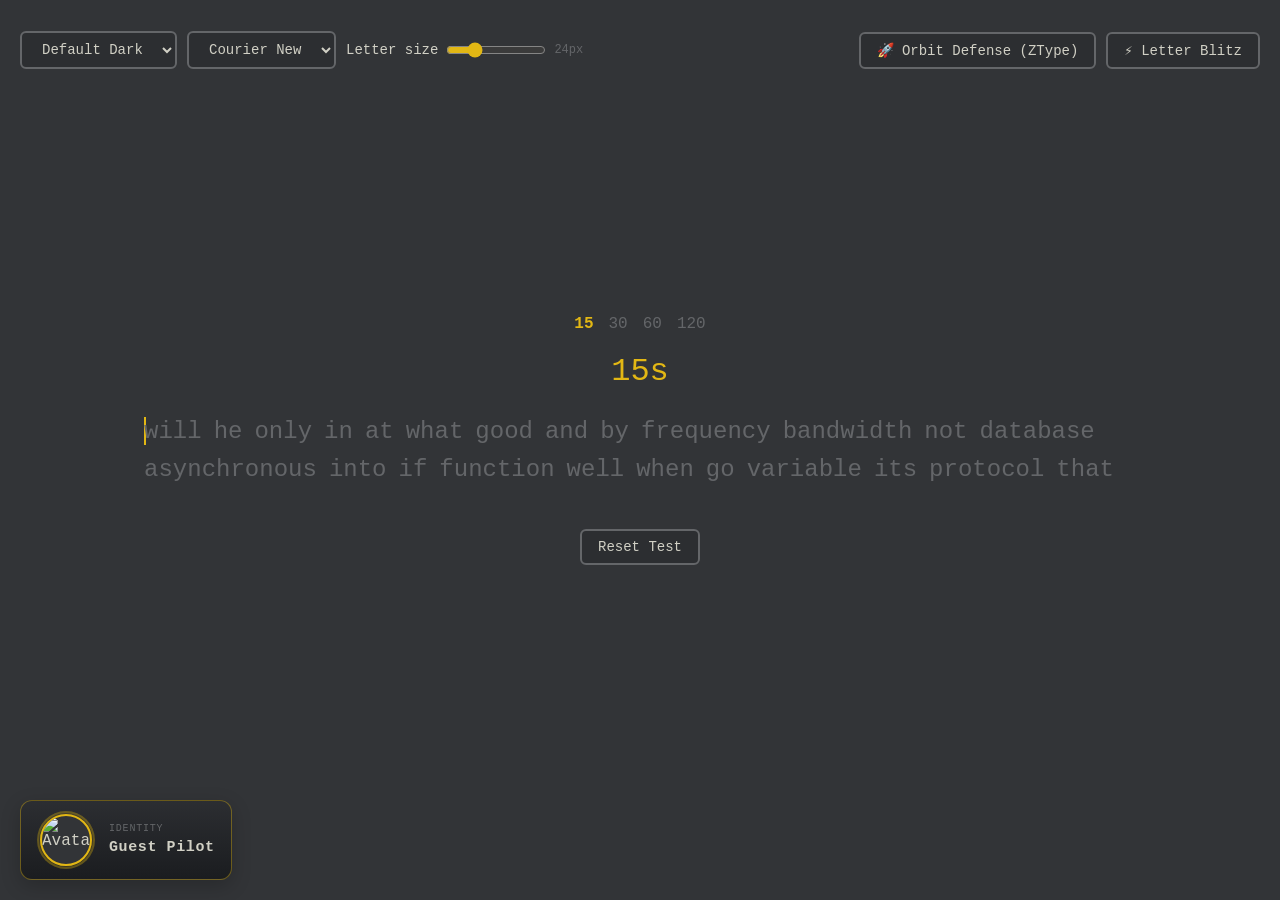
==== index.html @ 7136bcb4 "Rename unitype.html to index.html" ====
<!DOCTYPE html>
<html lang="en">
<head>
    <meta charset="UTF-8">
    <meta name="viewport" content="width=device-width, initial-scale=1.0">
    <title>TypeNexus - Custom Typing Platform</title>
    <!-- Links the external CSS file -->
    <link rel="stylesheet" href="style.css">
</head>
<body>

    <!-- --- UPPER NAVIGATION BAR --- -->
    <header>
        <!-- Settings (Left Side) -->
        <div class="settings-panel">
            <select id="setting-theme" title="Theme Selector">
                <option value="default">Default Dark</option>
                <option value="dark-blue">Deep Ocean</option>
                <option value="cyberpunk">Cyberpunk</option>
            </select>
            <select id="setting-font" title="Font Family Selector">
                <option value="'Courier New', Courier, monospace">Courier New</option>
                <option value="'Segoe UI', sans-serif">Segoe UI</option>
                <option value="Georgia, serif">Georgia</option>
            </select>
            <label class="font-size-control" for="setting-size">
                Letter size
                <input id="setting-size" type="range" min="16" max="48" step="1" value="24"
                    aria-label="Letter size" aria-valuetext="24 pixels">
                <output id="setting-size-value" for="setting-size">24px</output>
            </label>
        </div>

        <!-- Mini Games (Right Side) -->
        <div class="games-panel">
            <button onclick="openArcade('ztype')">🚀 Orbit Defense (ZType)</button>
            <button onclick="openArcade('blitz')">⚡ Letter Blitz</button>
        </div>
    </header>

    <!-- --- MAIN CORE VIEWPORT --- -->
    <main>
        <!-- Regular Typing Module -->
        <div id="typing-app">
            <div class="timer-row" id="timer-config">
                <span class="timer-option active" data-time="15">15</span>
                <span class="timer-option" data-time="30">30</span>
                <span class="timer-option" data-time="60">60</span>
                <span class="timer-option" data-time="120">120</span>
            </div>
            
            <div id="live-timer"></div>

            <div class="word-container" id="word-box" onclick="focusTyping()">
                <div id="caret"></div>
            </div>
            <input type="text" id="hidden-input" autocomplete="off" autocapitalize="off" spellcheck="false">
            <button id="restart-btn" style="margin: 20px auto 0 auto;" onclick="initTypingTest()">Reset Test</button>
        </div>

        <div id="results-screen">
            <h2>Test Complete!</h2>
            <p>Speed: <strong id="res-wpm" style="color:var(--main-color)">0</strong> WPM</p>
            <p>Accuracy: <strong id="res-acc">100</strong>%</p>
            <button onclick="closeResults()">Try Again</button>
        </div>
    </main>

    <!-- --- LOWER FOOTER PANEL --- -->
    <footer>
        <div class="profile-container" onclick="toggleModal(true)">
            <div class="avatar-wrapper">
                <img id="profile-avatar" src="data:image/svg+xml;utf8,<svg xmlns='http://w3.org' viewBox='0 0 100 100' fill='%23646669'><circle cx='50' cy='35' r='20'/><path d='M10 85C10 65 25 55 50 55s40 10 40 30z'/></svg>" alt="Avatar">
            </div>
            <div class="profile-info">
                <span>Identity</span>
                <span id="profile-name-display">Guest Pilot</span>
            </div>
        </div>
        <div></div>
    </footer>

    <!-- Profile Management Modals -->
    <div class="modal-overlay" id="overlay" onclick="toggleModal(false)"></div>
    <div class="modal" id="profile-modal">
        <h3>Edit Identity Card</h3>
        <label for="input-profile-name">Callsign Name</label>
        <input type="text" id="input-profile-name" placeholder="Enter name...">
        
        <label>Avatar Photo</label>
        <label class="btn-label">
            Upload Image
            <input type="file" id="input-profile-img" accept="image/*" style="display:none;">
        </label>
        
        <button style="margin-top:10px; border-color:var(--main-color);" onclick="saveProfile()">Save Identity</button>
    </div>

    <!-- Mini-Games Overlay -->
    <div class="game-overlay" id="arcade-theater">
        <div class="game-header">
            <h2 id="game-title">Arcade System</h2>
            <div style="display: flex; gap:20px; align-items: center;">
                <div id="game-score-board" style="font-size:18px;">Score: 0</div>
                <button onclick="closeArcade()" style="border-color: var(--error-color);">Exit Arcade</button>
            </div>
        </div>
        <canvas id="game-canvas" width="800" height="500"></canvas>
        <p style="margin-top: 15px; color: var(--sub-color);" id="game-instructions"></p>
    </div>

    <!-- Links the external JavaScript file -->
    <script src="javascript.js"></script>
</body>
</html>
---- style.css ----
/* --- CSS THEMES & VARIABLES --- */
:root {
    --bg-color: #323437;
    --main-color: #e2b714;
    --caret-color: #e2b714;
    --sub-color: #646669;
    --text-color: #d1d0c5;
    --error-color: #ca4754;
    --panel-bg: #2c2e31;
    --font-family: 'Courier New', Courier, monospace;
    --font-size: 24px;
}

[data-theme="dark-blue"] {
    --bg-color: #0d1b2a;
    --main-color: #415a77;
    --caret-color: #e0e1dd;
    --sub-color: #778da9;
    --text-color: #e0e1dd;
    --error-color: #e63946;
    --panel-bg: #1b263b;
}

[data-theme="cyberpunk"] {
    --bg-color: #001219;
    --main-color: #ee9b00;
    --caret-color: #00f5d4;
    --sub-color: #94d2bd;
    --text-color: #e9d8a6;
    --error-color: #ae2012;
    --panel-bg: #0a0f1d;
}

* {
    box-sizing: border-box;
    margin: 0;
    padding: 0;
    font-family: var(--font-family);
    transition: background-color 0.3s, color 0.3s;
}

body {
    background-color: var(--bg-color);
    color: var(--text-color);
    height: 100vh;
    overflow: hidden;
    display: flex;
    flex-direction: column;
    justify-content: space-between;
    padding: 20px;
}

/* --- LAYOUT STRUCTURE --- */
header {
    display: flex;
    justify-content: space-between;
    align-items: center;
    height: 60px;
    z-index: 10;
}

main {
    flex-grow: 1;
    display: flex;
    justify-content: center;
    align-items: center;
    position: relative;
}

footer {
    display: flex;
    justify-content: space-between;
    align-items: flex-end;
    height: 80px;
    z-index: 10;
}

/* --- BUTTONS & INTERACTIVES --- */
button, select, label.btn-label {
    background: var(--panel-bg);
    color: var(--text-color);
    border: 2px solid var(--sub-color);
    padding: 8px 16px;
    border-radius: 6px;
    cursor: pointer;
    font-size: 14px;
    display: inline-flex;
    align-items: center;
    gap: 8px;
}

button:hover, select:hover, label.btn-label:hover {
    border-color: var(--main-color);
    color: var(--main-color);
}

/* --- SETTINGS (UPPER LEFT) --- */
.settings-panel {
    display: flex;
    gap: 10px;
    align-items: center;
}

.font-size-control {
    display: inline-flex;
    align-items: center;
    gap: 8px;
    color: var(--text-color);
    font-size: 14px;
    white-space: nowrap;
}

#setting-size {
    width: 100px;
    margin: 0;
    accent-color: var(--main-color);
    cursor: pointer;
}

#setting-size-value {
    min-width: 3.5em;
    color: var(--sub-color);
    font-size: 12px;
}

/* --- GAMES SELECTOR (UPPER RIGHT) --- */
.games-panel {
    display: flex;
    gap: 10px;
}

/* --- CORE TYPING APP (CENTER) --- */
#typing-app {
    width: var(--typing-width, 80%);
    max-width: min(1400px, 100%);
    display: flex;
    flex-direction: column;
    gap: 20px;
    transition: width 0.2s ease;
}

.timer-row {
    display: flex;
    gap: 15px;
    justify-content: center;
    font-size: 16px;
    color: var(--sub-color);
}

.timer-option {
    cursor: pointer;
}

.timer-option.active {
    color: var(--main-color);
    font-weight: bold;
}

#live-timer {
    text-align: center;
    font-size: 32px;
    color: var(--main-color);
    height: 40px;
}

.word-container {
    font-size: var(--font-size);
    line-height: 1.6em;
    height: var(--typing-box-height, 3.2em);
    overflow: hidden;
    position: relative;
    display: flex;
    flex-wrap: wrap;
    color: var(--sub-color);
    user-select: none;
    transition: height 0.2s ease;
}

.word {
    margin-right: 12px;
    position: relative;
    display: flex;
}

.letter {
    position: relative;
}

.letter.correct {
    color: var(--text-color);
}

.letter.incorrect {
    color: var(--error-color);
    border-bottom: 2px solid var(--error-color);
}

/* --- SMOOTH CARET --- */
#caret {
    position: absolute;
    width: 2px;
    height: 1.2em;
    background-color: var(--caret-color);
    top: 4px;
    left: 0;
    transition: all 0.1s ease;
    animation: blink 1s infinite;
}

@keyframes blink {
    50% { opacity: 0; }
}

#hidden-input {
    position: absolute;
    opacity: 0;
    z-index: -1;
}

/* --- RESULTS SCREEN --- */
#results-screen {
    display: none;
    text-align: center;
    flex-direction: column;
    gap: 15px;
}

#results-screen h2 { color: var(--main-color); }

/* --- PROFILE WINDOW (BOTTOM LEFT) --- */
.profile-container {
    display: flex;
    align-items: center;
    gap: 14px;
    background: linear-gradient(180deg, rgba(44, 46, 49, 0.95), rgba(26, 28, 30, 0.95));
    padding: 10px 16px;
    border-radius: 12px;
    border: 1px solid rgba(226, 183, 20, 0.4);
    box-shadow: 0 6px 20px rgba(0, 0, 0, 0.2);
    cursor: pointer;
    transition: transform 0.2s ease, border-color 0.2s ease, box-shadow 0.2s ease;
}

.profile-container:hover {
    transform: translateY(-1px);
    border-color: var(--main-color);
    box-shadow: 0 8px 24px rgba(0, 0, 0, 0.28);
}

.avatar-wrapper {
    position: relative;
    width: 58px;
    height: 58px;
    border-radius: 50%;
    background: rgba(226, 183, 20, 0.14);
    padding: 3px;
    box-shadow: inset 0 0 0 2px rgba(226, 183, 20, 0.24);
}

#profile-avatar {
    width: 100%;
    height: 100%;
    border-radius: 50%;
    object-fit: cover;
    border: 2px solid var(--main-color);
    background: var(--bg-color);
    display: block;
}

.profile-info {
    display: flex;
    flex-direction: column;
    line-height: 1.2;
}

.profile-info span:first-child {
    letter-spacing: 0.08em;
    text-transform: uppercase;
    font-size: 10px;
    color: var(--sub-color);
    margin-bottom: 4px;
}

#profile-name-display {
    font-weight: bold;
    font-size: 15px;
    color: var(--text-color);
    letter-spacing: 0.04em;
}

/* Profile Modal */
.modal {
    display: none;
    position: fixed;
    top: 50%;
    left: 50%;
    transform: translate(-50%, -50%);
    background: var(--panel-bg);
    border: 2px solid var(--main-color);
    padding: 25px;
    border-radius: 8px;
    z-index: 100;
    flex-direction: column;
    gap: 15px;
    box-shadow: 0 10px 30px rgba(0,0,0,0.5);
}

.modal input[type="text"] {
    padding: 8px;
    background: var(--bg-color);
    color: var(--text-color);
    border: 1px solid var(--sub-color);
    border-radius: 4px;
}

.modal-overlay {
    display: none;
    position: fixed;
    top: 0; left: 0; right: 0; bottom: 0;
    background: rgba(0,0,0,0.6);
    z-index: 99;
}

/* --- ARCADE SYSTEM (GAMES MODALS) --- */
.game-overlay {
    display: none;
    position: fixed;
    top: 0; left: 0; width: 100vw; height: 100vh;
    background: var(--bg-color);
    z-index: 200;
    flex-direction: column;
    align-items: center;
    justify-content: center;
}

.game-header {
    width: 100%;
    max-width: 800px;
    display: flex;
    justify-content: space-between;
    padding: 15px;
    align-items: center;
}

#game-canvas {
    background: #050505;
    border: 3px solid var(--main-color);
    box-shadow: 0 0 20px rgba(0,0,0,0.8);
}
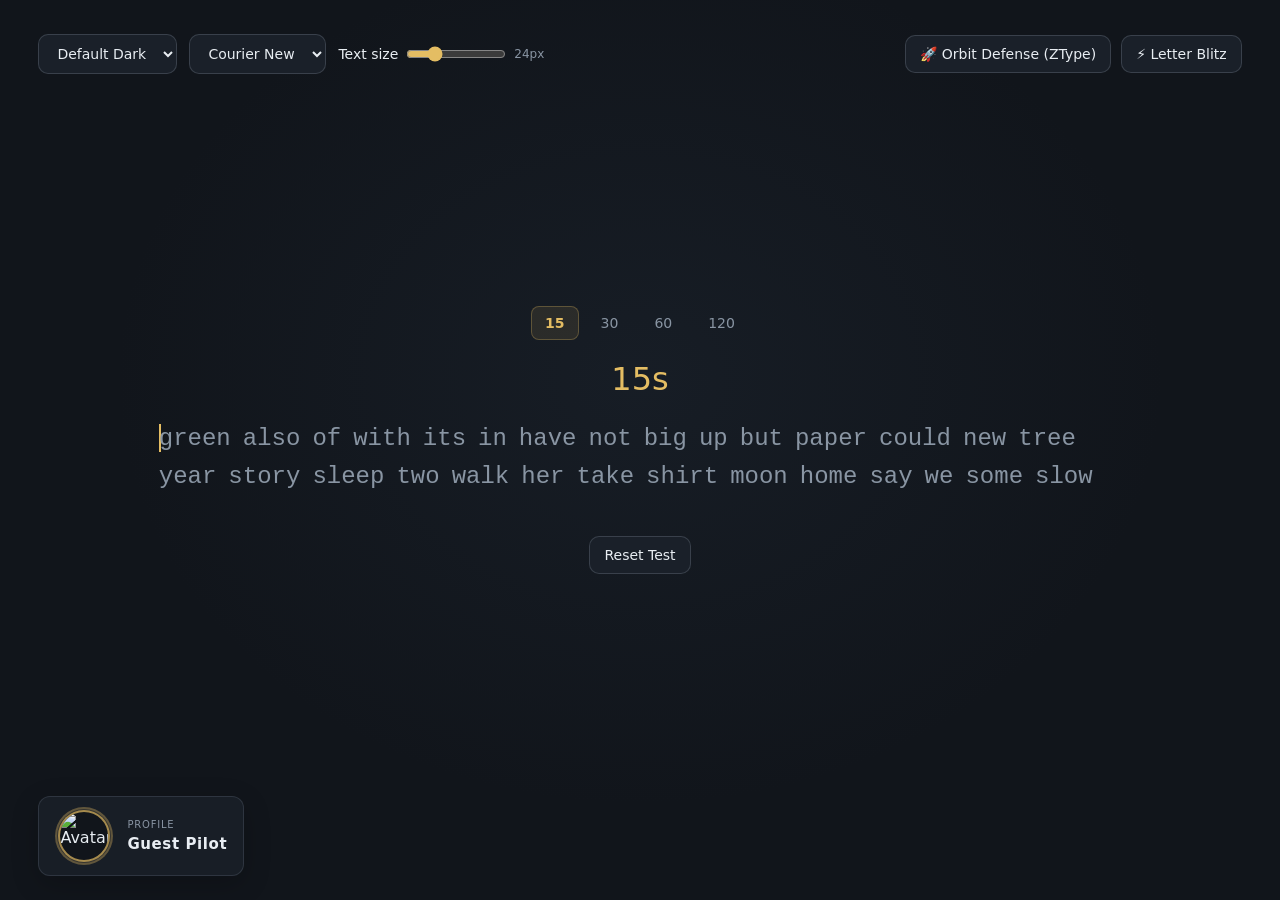
==== commit 5e1e13b9: "Rename unitype.html to index.html" ====
--- a/index.html
+++ b/index.html
@@ -3,7 +3,7 @@
 <head>
     <meta charset="UTF-8">
     <meta name="viewport" content="width=device-width, initial-scale=1.0">
-    <title>TypeNexus - Custom Typing Platform</title>
+    <title>TypeNexus - Easy Typing Practice</title>
     <!-- Links the external CSS file -->
     <link rel="stylesheet" href="style.css">
 </head>
@@ -24,9 +24,9 @@
                 <option value="Georgia, serif">Georgia</option>
             </select>
             <label class="font-size-control" for="setting-size">
-                Letter size
+            Text size
                 <input id="setting-size" type="range" min="16" max="48" step="1" value="24"
-                    aria-label="Letter size" aria-valuetext="24 pixels">
+                aria-label="Text size" aria-valuetext="24 pixels">
                 <output id="setting-size-value" for="setting-size">24px</output>
             </label>
         </div>
@@ -73,7 +73,7 @@
                 <img id="profile-avatar" src="data:image/svg+xml;utf8,<svg xmlns='http://w3.org' viewBox='0 0 100 100' fill='%23646669'><circle cx='50' cy='35' r='20'/><path d='M10 85C10 65 25 55 50 55s40 10 40 30z'/></svg>" alt="Avatar">
             </div>
             <div class="profile-info">
-                <span>Identity</span>
+                <span>Profile</span>
                 <span id="profile-name-display">Guest Pilot</span>
             </div>
         </div>
@@ -83,30 +83,44 @@
     <!-- Profile Management Modals -->
     <div class="modal-overlay" id="overlay" onclick="toggleModal(false)"></div>
     <div class="modal" id="profile-modal">
-        <h3>Edit Identity Card</h3>
-        <label for="input-profile-name">Callsign Name</label>
+        <h3>Edit Your Profile</h3>
+        <label for="input-profile-name">Your Name</label>
         <input type="text" id="input-profile-name" placeholder="Enter name...">
         
-        <label>Avatar Photo</label>
+        <label>Profile Picture</label>
         <label class="btn-label">
             Upload Image
             <input type="file" id="input-profile-img" accept="image/*" style="display:none;">
         </label>
         
-        <button style="margin-top:10px; border-color:var(--main-color);" onclick="saveProfile()">Save Identity</button>
+        <button style="margin-top:10px; border-color:var(--main-color);" onclick="saveProfile()">Save Profile</button>
     </div>
 
     <!-- Mini-Games Overlay -->
     <div class="game-overlay" id="arcade-theater">
-        <div class="game-header">
-            <h2 id="game-title">Arcade System</h2>
-            <div style="display: flex; gap:20px; align-items: center;">
-                <div id="game-score-board" style="font-size:18px;">Score: 0</div>
-                <button onclick="closeArcade()" style="border-color: var(--error-color);">Exit Arcade</button>
+        <div class="game-shell">
+            <div class="game-header">
+                <div class="game-heading">
+                    <span class="game-kicker">TYPENEXUS GAME</span>
+                    <h2 id="game-title">Game</h2>
+                </div>
+                <div class="game-controls">
+                    <div id="game-score-board">Score: 0</div>
+                    <button class="game-exit" onclick="closeArcade()">Exit</button>
+                </div>
+            </div>
+            <div class="game-board">
+                <canvas id="game-canvas" width="960" height="560" tabindex="-1"></canvas>
+                <div class="game-board-caption">
+                    <span class="live-indicator">LIVE</span>
+                    <span>PROTECT YOUR SHIP</span>
+                </div>
+            </div>
+            <div class="game-footer">
+                <p id="game-instructions"></p>
+                <span class="game-key-hint">TYPE TO HIT</span>
             </div>
         </div>
-        <canvas id="game-canvas" width="800" height="500"></canvas>
-        <p style="margin-top: 15px; color: var(--sub-color);" id="game-instructions"></p>
     </div>
 
     <!-- Links the external JavaScript file -->
--- a/style.css
+++ b/style.css
@@ -1,12 +1,12 @@
 /* --- CSS THEMES & VARIABLES --- */
 :root {
-    --bg-color: #323437;
-    --main-color: #e2b714;
-    --caret-color: #e2b714;
-    --sub-color: #646669;
-    --text-color: #d1d0c5;
-    --error-color: #ca4754;
-    --panel-bg: #2c2e31;
+    --bg-color: #11151b;
+    --main-color: #e4bd63;
+    --caret-color: #e4bd63;
+    --sub-color: #8995a3;
+    --text-color: #e8edf2;
+    --error-color: #ed7078;
+    --panel-bg: #1a2029;
     --font-family: 'Courier New', Courier, monospace;
     --font-size: 24px;
 }
@@ -35,11 +35,11 @@
     box-sizing: border-box;
     margin: 0;
     padding: 0;
-    font-family: var(--font-family);
-    transition: background-color 0.3s, color 0.3s;
+    font-family: inherit;
 }
 
 body {
+    font-family: "Segoe UI", system-ui, sans-serif;
     background-color: var(--bg-color);
     color: var(--text-color);
     height: 100vh;
@@ -47,7 +47,8 @@
     display: flex;
     flex-direction: column;
     justify-content: space-between;
-    padding: 20px;
+    padding: 24px clamp(18px, 3vw, 48px);
+    background-image: radial-gradient(ellipse at 50% 42%, rgba(44, 58, 75, 0.22), transparent 58%);
 }
 
 /* --- LAYOUT STRUCTURE --- */
@@ -55,7 +56,7 @@
     display: flex;
     justify-content: space-between;
     align-items: center;
-    height: 60px;
+    min-height: 60px;
     z-index: 10;
 }
 
@@ -79,26 +80,37 @@
 button, select, label.btn-label {
     background: var(--panel-bg);
     color: var(--text-color);
-    border: 2px solid var(--sub-color);
-    padding: 8px 16px;
-    border-radius: 6px;
+    border: 1px solid rgba(137, 149, 163, 0.28);
+    padding: 10px 14px;
+    border-radius: 10px;
     cursor: pointer;
     font-size: 14px;
     display: inline-flex;
     align-items: center;
     gap: 8px;
+    transition: background-color 0.18s ease, border-color 0.18s ease, color 0.18s ease, transform 0.18s ease;
 }
 
 button:hover, select:hover, label.btn-label:hover {
-    border-color: var(--main-color);
-    color: var(--main-color);
+    border-color: color-mix(in srgb, var(--main-color) 62%, transparent);
+    background-color: color-mix(in srgb, var(--panel-bg) 82%, var(--main-color));
+}
+
+button:active {
+    transform: translateY(1px);
+}
+
+button:focus-visible, select:focus-visible, input:focus-visible, label.btn-label:focus-within {
+    outline: 2px solid var(--main-color);
+    outline-offset: 3px;
 }
 
 /* --- SETTINGS (UPPER LEFT) --- */
 .settings-panel {
     display: flex;
-    gap: 10px;
-    align-items: center;
+    gap: 12px;
+    align-items: center;
+    flex-wrap: wrap;
 }
 
 .font-size-control {
@@ -141,19 +153,25 @@
 
 .timer-row {
     display: flex;
-    gap: 15px;
+    gap: 8px;
     justify-content: center;
-    font-size: 16px;
+    font-size: 14px;
     color: var(--sub-color);
 }
 
 .timer-option {
     cursor: pointer;
+    padding: 8px 13px;
+    border: 1px solid transparent;
+    border-radius: 8px;
+    transition: color 0.18s ease, background-color 0.18s ease, border-color 0.18s ease;
 }
 
 .timer-option.active {
     color: var(--main-color);
     font-weight: bold;
+    background: color-mix(in srgb, var(--main-color) 10%, transparent);
+    border-color: color-mix(in srgb, var(--main-color) 28%, transparent);
 }
 
 #live-timer {
@@ -164,6 +182,7 @@
 }
 
 .word-container {
+    font-family: var(--font-family);
     font-size: var(--font-size);
     line-height: 1.6em;
     height: var(--typing-box-height, 3.2em);
@@ -227,24 +246,32 @@
 
 #results-screen h2 { color: var(--main-color); }
 
+#results-screen {
+    padding: 36px 48px;
+    border: 1px solid rgba(137, 149, 163, 0.2);
+    border-radius: 18px;
+    background: color-mix(in srgb, var(--panel-bg) 88%, transparent);
+    box-shadow: 0 20px 60px rgba(0, 0, 0, 0.2);
+}
+
 /* --- PROFILE WINDOW (BOTTOM LEFT) --- */
 .profile-container {
     display: flex;
     align-items: center;
     gap: 14px;
-    background: linear-gradient(180deg, rgba(44, 46, 49, 0.95), rgba(26, 28, 30, 0.95));
+    background: color-mix(in srgb, var(--panel-bg) 90%, transparent);
     padding: 10px 16px;
     border-radius: 12px;
-    border: 1px solid rgba(226, 183, 20, 0.4);
-    box-shadow: 0 6px 20px rgba(0, 0, 0, 0.2);
+    border: 1px solid rgba(137, 149, 163, 0.2);
+    box-shadow: 0 8px 28px rgba(0, 0, 0, 0.2);
     cursor: pointer;
     transition: transform 0.2s ease, border-color 0.2s ease, box-shadow 0.2s ease;
 }
 
 .profile-container:hover {
     transform: translateY(-1px);
-    border-color: var(--main-color);
-    box-shadow: 0 8px 24px rgba(0, 0, 0, 0.28);
+    border-color: color-mix(in srgb, var(--main-color) 60%, transparent);
+    box-shadow: 0 12px 30px rgba(0, 0, 0, 0.28);
 }
 
 .avatar-wrapper {
@@ -252,9 +279,9 @@
     width: 58px;
     height: 58px;
     border-radius: 50%;
-    background: rgba(226, 183, 20, 0.14);
+    background: color-mix(in srgb, var(--main-color) 14%, transparent);
     padding: 3px;
-    box-shadow: inset 0 0 0 2px rgba(226, 183, 20, 0.24);
+    box-shadow: inset 0 0 0 2px color-mix(in srgb, var(--main-color) 25%, transparent);
 }
 
 #profile-avatar {
@@ -262,7 +289,7 @@
     height: 100%;
     border-radius: 50%;
     object-fit: cover;
-    border: 2px solid var(--main-color);
+    border: 2px solid color-mix(in srgb, var(--main-color) 70%, transparent);
     background: var(--bg-color);
     display: block;
 }
@@ -296,28 +323,29 @@
     left: 50%;
     transform: translate(-50%, -50%);
     background: var(--panel-bg);
-    border: 2px solid var(--main-color);
+    border: 1px solid color-mix(in srgb, var(--main-color) 55%, transparent);
     padding: 25px;
-    border-radius: 8px;
+    border-radius: 16px;
     z-index: 100;
     flex-direction: column;
     gap: 15px;
-    box-shadow: 0 10px 30px rgba(0,0,0,0.5);
+    box-shadow: 0 24px 70px rgba(0,0,0,0.55);
 }
 
 .modal input[type="text"] {
     padding: 8px;
     background: var(--bg-color);
     color: var(--text-color);
-    border: 1px solid var(--sub-color);
-    border-radius: 4px;
+    border: 1px solid rgba(137, 149, 163, 0.38);
+    border-radius: 8px;
 }
 
 .modal-overlay {
     display: none;
     position: fixed;
     top: 0; left: 0; right: 0; bottom: 0;
-    background: rgba(0,0,0,0.6);
+    background: rgba(4, 8, 12, 0.72);
+    backdrop-filter: blur(5px);
     z-index: 99;
 }
 
@@ -326,24 +354,201 @@
     display: none;
     position: fixed;
     top: 0; left: 0; width: 100vw; height: 100vh;
-    background: var(--bg-color);
+    background:
+        radial-gradient(ellipse at 50% 42%, rgba(39, 57, 77, 0.35), transparent 58%),
+        #0b1017;
     z-index: 200;
     flex-direction: column;
     align-items: center;
     justify-content: center;
+    padding: clamp(18px, 4vh, 40px) clamp(16px, 4vw, 56px);
+    overflow-y: auto;
+}
+
+.game-shell {
+    width: min(1080px, 100%);
+    display: flex;
+    flex-direction: column;
+    gap: 18px;
 }
 
 .game-header {
     width: 100%;
-    max-width: 800px;
     display: flex;
     justify-content: space-between;
-    padding: 15px;
-    align-items: center;
+    gap: 20px;
+    align-items: flex-end;
+}
+
+.game-heading {
+    display: flex;
+    flex-direction: column;
+    gap: 6px;
+}
+
+.game-kicker, .game-key-hint {
+    color: var(--sub-color);
+    font-size: 11px;
+    font-weight: 700;
+    letter-spacing: 0.16em;
+}
+
+.game-heading h2 {
+    color: #f1f4f7;
+    font-size: clamp(22px, 3vw, 32px);
+    font-weight: 650;
+    letter-spacing: -0.04em;
+}
+
+.game-controls {
+    display: flex;
+    align-items: center;
+    gap: 10px;
+}
+
+#game-score-board {
+    min-width: 112px;
+    padding: 11px 15px;
+    color: #f0d48e;
+    background: rgba(228, 189, 99, 0.09);
+    border: 1px solid rgba(228, 189, 99, 0.22);
+    border-radius: 10px;
+    text-align: center;
+    font-size: 14px;
+    font-weight: 700;
+    font-variant-numeric: tabular-nums;
+}
+
+.game-exit {
+    background: rgba(255, 255, 255, 0.035);
+}
+
+.game-board {
+    position: relative;
+    overflow: hidden;
+    padding: 8px;
+    border-radius: 18px;
+    background: linear-gradient(145deg, rgba(255,255,255,0.1), rgba(255,255,255,0.015));
+    border: 1px solid rgba(167, 187, 208, 0.18);
+    box-shadow: 0 28px 80px rgba(0, 0, 0, 0.42), inset 0 1px rgba(255, 255, 255, 0.05);
 }
 
 #game-canvas {
-    background: #050505;
-    border: 3px solid var(--main-color);
-    box-shadow: 0 0 20px rgba(0,0,0,0.8);
-}
+    display: block;
+    width: 100%;
+    height: auto;
+    aspect-ratio: 12 / 7;
+    border-radius: 12px;
+    background: #0a1420;
+}
+
+.game-board-caption {
+    position: absolute;
+    top: 22px;
+    left: 24px;
+    display: flex;
+    align-items: center;
+    gap: 9px;
+    color: rgba(222, 232, 241, 0.64);
+    font-size: 10px;
+    font-weight: 700;
+    letter-spacing: 0.13em;
+    pointer-events: none;
+}
+
+.live-indicator {
+    display: inline-flex;
+    align-items: center;
+    gap: 6px;
+    padding: 5px 8px;
+    border-radius: 5px;
+    color: #a8e0c1;
+    background: rgba(92, 194, 139, 0.12);
+    font-size: 9px;
+}
+
+.live-indicator::before {
+    width: 6px;
+    height: 6px;
+    border-radius: 50%;
+    background: #77d9a4;
+    content: "";
+    box-shadow: 0 0 10px rgba(119, 217, 164, 0.7);
+}
+
+.game-footer {
+    display: flex;
+    justify-content: space-between;
+    align-items: center;
+    gap: 20px;
+    padding: 2px 4px;
+}
+
+#game-instructions {
+    max-width: 700px;
+    color: #a4afbb;
+    font-size: 14px;
+    line-height: 1.6;
+}
+
+.game-key-hint {
+    white-space: nowrap;
+}
+
+@media (max-width: 760px) {
+    body {
+        padding: 14px;
+        overflow: auto;
+        min-height: 100vh;
+        height: auto;
+    }
+
+    header {
+        height: auto;
+        align-items: flex-start;
+        flex-direction: column;
+        gap: 14px;
+    }
+
+    .games-panel, .settings-panel {
+        width: 100%;
+        flex-wrap: wrap;
+    }
+
+    main {
+        min-height: 50vh;
+    }
+
+    #typing-app {
+        width: 100%;
+    }
+
+    footer {
+        min-height: 80px;
+    }
+
+    .game-overlay {
+        justify-content: flex-start;
+    }
+
+    .game-header {
+        align-items: flex-start;
+        flex-direction: column;
+    }
+
+    .game-controls {
+        width: 100%;
+        justify-content: space-between;
+    }
+
+    .game-footer {
+        align-items: flex-start;
+        flex-direction: column;
+        gap: 8px;
+    }
+
+    .game-board-caption {
+        top: 18px;
+        left: 18px;
+    }
+}
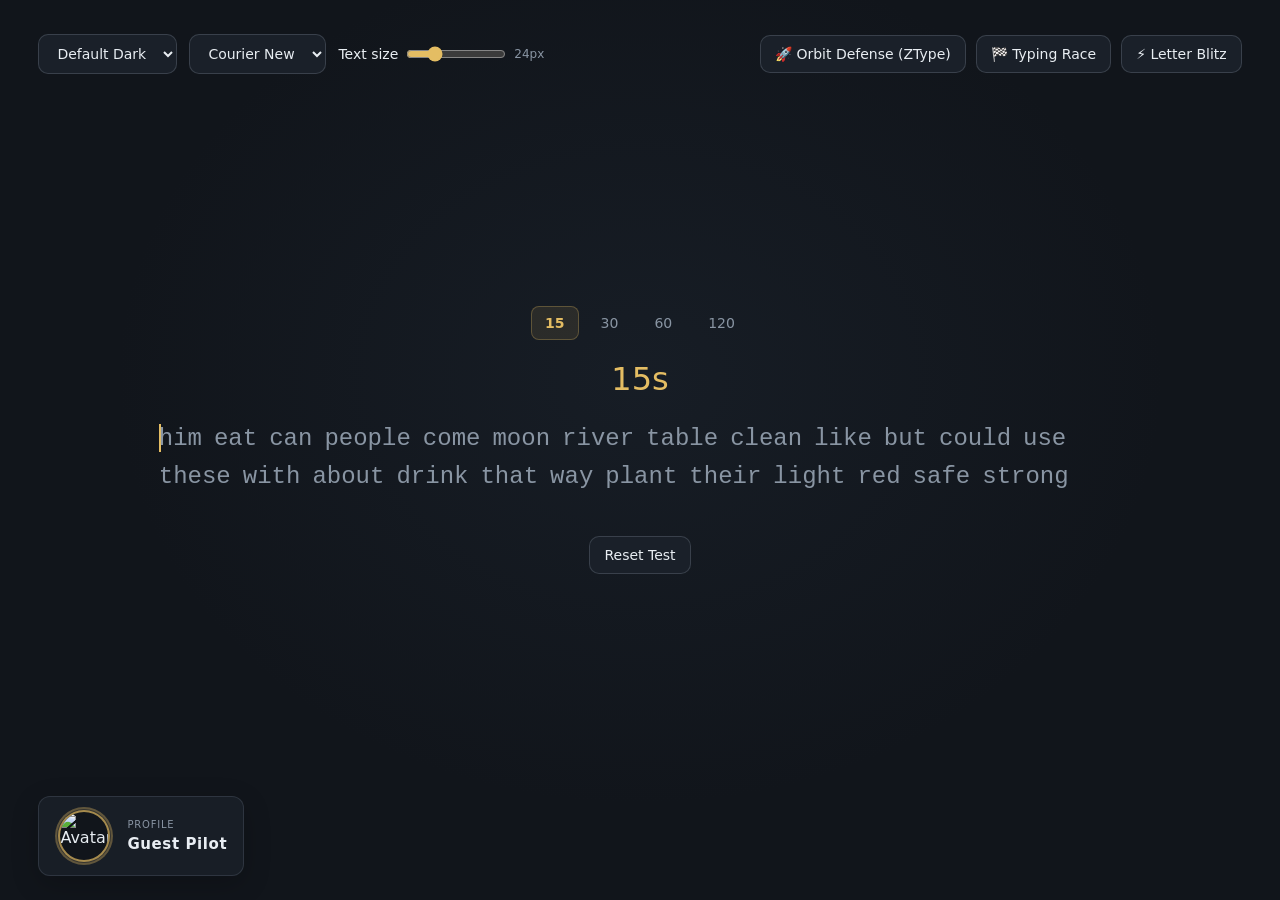
==== commit 66945887: "Rename unitype.html to index.html" ====
--- a/index.html
+++ b/index.html
@@ -34,6 +34,7 @@
         <!-- Mini Games (Right Side) -->
         <div class="games-panel">
             <button onclick="openArcade('ztype')">🚀 Orbit Defense (ZType)</button>
+            <button onclick="openRaceLobby()">🏁 Typing Race</button>
             <button onclick="openArcade('blitz')">⚡ Letter Blitz</button>
         </div>
     </header>
@@ -96,6 +97,51 @@
         <button style="margin-top:10px; border-color:var(--main-color);" onclick="saveProfile()">Save Profile</button>
     </div>
 
+    <div class="race-overlay" id="race-overlay" aria-hidden="true">
+        <section class="race-shell" aria-labelledby="race-title">
+            <div class="race-header">
+                <div>
+                    <span class="game-kicker">TYPENEXUS MULTIPLAYER</span>
+                    <h2 id="race-title">Typing Race</h2>
+                </div>
+                <button class="game-exit" onclick="closeRaceLobby()">Close</button>
+            </div>
+            <p id="race-status" class="race-status" role="status" aria-live="polite"></p>
+
+            <div id="race-lobby" class="race-panel">
+                <label for="race-player-name">Your name</label>
+                <input id="race-player-name" type="text" maxlength="24" placeholder="Enter your name">
+                <button id="race-create-button" onclick="createRaceRoom()">Create a room for 2</button>
+                <label for="race-room-code-input">Join with a room code</label>
+                <input id="race-room-code-input" type="text" maxlength="100" placeholder="Enter the host's room code">
+                <button id="race-join-button" onclick="joinRaceRoom()">Join room</button>
+                <p class="race-status">Rooms are shared by code and connect directly between players.</p>
+            </div>
+
+            <div id="race-match" class="race-panel" hidden>
+                <div class="race-room-code">
+                    <span id="race-room-label">Room</span>
+                    <button onclick="copyRaceRoomCode()">Copy room code</button>
+                </div>
+                <p id="race-match-status"></p>
+                <div id="race-prompt" class="race-prompt"></div>
+                <div class="race-player-row">
+                    <span id="race-host-name">Player 1</span>
+                    <div class="race-progress-track"><div id="race-host-progress" class="race-progress"></div></div>
+                    <span id="race-host-percent">0%</span>
+                </div>
+                <div class="race-player-row">
+                    <span id="race-guest-name">Player 2</span>
+                    <div class="race-progress-track"><div id="race-guest-progress" class="race-progress"></div></div>
+                    <span id="race-guest-percent">0%</span>
+                </div>
+                <label for="race-typing-input">Type the text above</label>
+                <input id="race-typing-input" type="text" autocomplete="off" autocapitalize="off" spellcheck="false" disabled>
+                <button id="race-back-button" onclick="leaveRaceRoom()">Back to rooms</button>
+            </div>
+        </section>
+    </div>
+
     <!-- Mini-Games Overlay -->
     <div class="game-overlay" id="arcade-theater">
         <div class="game-shell">
@@ -123,7 +169,7 @@
         </div>
     </div>
 
-    <!-- Links the external JavaScript file -->
+    <script src="https://cdn.jsdelivr.net/npm/peerjs@1.5.5/dist/peerjs.min.js"></script>
     <script src="javascript.js"></script>
 </body>
 </html>
--- a/style.css
+++ b/style.css
@@ -8,6 +8,7 @@
     --error-color: #ed7078;
     --panel-bg: #1a2029;
     --font-family: 'Courier New', Courier, monospace;
+    --typing-font-weight: 400;
     --font-size: 24px;
 }
 
@@ -184,6 +185,7 @@
 .word-container {
     font-family: var(--font-family);
     font-size: var(--font-size);
+    font-weight: var(--typing-font-weight);
     line-height: 1.6em;
     height: var(--typing-box-height, 3.2em);
     overflow: hidden;
@@ -495,6 +497,139 @@
     white-space: nowrap;
 }
 
+.race-overlay {
+    display: none;
+    position: fixed;
+    inset: 0;
+    z-index: 300;
+    align-items: center;
+    justify-content: center;
+    overflow-y: auto;
+    padding: 24px;
+    background: rgba(5, 10, 16, 0.94);
+}
+
+.race-shell {
+    width: min(760px, 100%);
+    display: flex;
+    flex-direction: column;
+    gap: 18px;
+    padding: clamp(20px, 4vw, 36px);
+    border: 1px solid rgba(0, 245, 212, 0.28);
+    border-radius: 18px;
+    background: var(--panel-bg);
+    box-shadow: 0 24px 70px rgba(0, 0, 0, 0.45);
+}
+
+.race-header, .race-room-code {
+    display: flex;
+    align-items: center;
+    justify-content: space-between;
+    gap: 16px;
+}
+
+.race-header h2 {
+    margin-top: 6px;
+    font-size: clamp(24px, 4vw, 34px);
+}
+
+.race-status, #race-match-status {
+    min-height: 1.5em;
+    color: var(--sub-color);
+    line-height: 1.5;
+}
+
+.race-panel {
+    display: flex;
+    flex-direction: column;
+    gap: 12px;
+}
+
+.race-panel[hidden] {
+    display: none;
+}
+
+.race-panel input[type="text"] {
+    width: 100%;
+    padding: 12px 14px;
+    color: var(--text-color);
+    background: var(--bg-color);
+    border: 1px solid rgba(137, 149, 163, 0.38);
+    border-radius: 9px;
+    font-size: 16px;
+}
+
+.race-panel input[type="text"]:disabled {
+    opacity: 0.6;
+}
+
+.race-panel h3 {
+    margin-top: 12px;
+}
+
+.race-room-code {
+    justify-content: flex-start;
+    flex-wrap: wrap;
+}
+
+.race-room-code span {
+    color: var(--main-color);
+    font-size: 18px;
+    font-weight: 700;
+    letter-spacing: 0.08em;
+}
+
+.race-prompt {
+    padding: 16px;
+    border: 1px solid rgba(0, 245, 212, 0.3);
+    border-radius: 10px;
+    background: rgba(0, 245, 212, 0.06);
+    color: var(--text-color);
+    font-family: var(--font-family);
+    font-size: 18px;
+    font-weight: var(--typing-font-weight);
+    line-height: 1.8;
+    overflow-wrap: anywhere;
+}
+
+.race-player-row {
+    display: grid;
+    grid-template-columns: minmax(80px, 140px) 1fr 48px;
+    align-items: center;
+    gap: 12px;
+}
+
+.race-progress-track {
+    height: 12px;
+    overflow: hidden;
+    border-radius: 99px;
+    background: rgba(137, 149, 163, 0.18);
+}
+
+.race-progress {
+    width: 0;
+    height: 100%;
+    border-radius: inherit;
+    background: #00f5d4;
+    transition: width 0.2s ease;
+}
+
+#race-guest-progress {
+    background: #e4bd63;
+}
+
+@media (max-width: 760px) {
+    .race-overlay {
+        padding: 14px;
+    }
+
+    .race-player-row {
+        grid-template-columns: minmax(65px, 95px) 1fr 42px;
+        gap: 8px;
+        font-size: 13px;
+    }
+}
+
 @media (max-width: 760px) {
     body {
         padding: 14px;
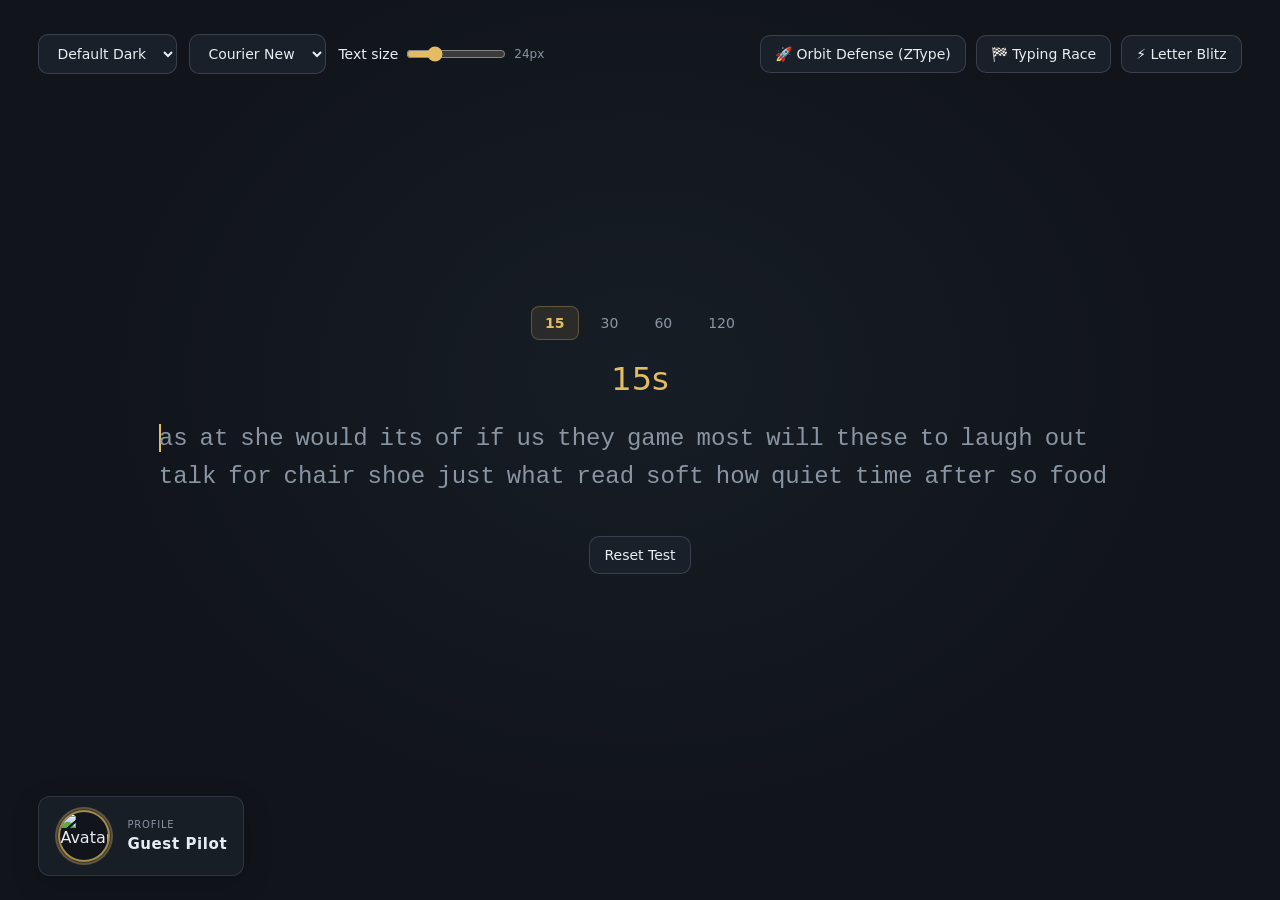
==== commit fb65b2b4: "Rename unitype.html to index.html" ====
--- a/index.html
+++ b/index.html
@@ -113,7 +113,7 @@
                 <input id="race-player-name" type="text" maxlength="24" placeholder="Enter your name">
                 <button id="race-create-button" onclick="createRaceRoom()">Create a room for 2</button>
                 <label for="race-room-code-input">Join with a room code</label>
-                <input id="race-room-code-input" type="text" maxlength="100" placeholder="Enter the host's room code">
+                <input id="race-room-code-input" type="text" maxlength="6" placeholder="Example: A7K3Q9" autocomplete="off" autocapitalize="characters" spellcheck="false">
                 <button id="race-join-button" onclick="joinRaceRoom()">Join room</button>
                 <p class="race-status">Rooms are shared by code and connect directly between players.</p>
             </div>
@@ -124,7 +124,7 @@
                     <button onclick="copyRaceRoomCode()">Copy room code</button>
                 </div>
                 <p id="race-match-status"></p>
-                <div id="race-prompt" class="race-prompt"></div>
+                <div id="race-prompt" class="race-prompt" aria-label="Race text"></div>
                 <div class="race-player-row">
                     <span id="race-host-name">Player 1</span>
                     <div class="race-progress-track"><div id="race-host-progress" class="race-progress"></div></div>
--- a/style.css
+++ b/style.css
@@ -504,21 +504,23 @@
     z-index: 300;
     align-items: center;
     justify-content: center;
-    overflow-y: auto;
-    padding: 24px;
-    background: rgba(5, 10, 16, 0.94);
+    overflow: auto;
+    padding: 0;
+    background:
+        radial-gradient(ellipse at 50% 35%, rgba(39, 57, 77, 0.5), transparent 68%),
+        var(--bg-color);
 }
 
 .race-shell {
-    width: min(760px, 100%);
-    display: flex;
-    flex-direction: column;
-    gap: 18px;
-    padding: clamp(20px, 4vw, 36px);
-    border: 1px solid rgba(0, 245, 212, 0.28);
-    border-radius: 18px;
-    background: var(--panel-bg);
-    box-shadow: 0 24px 70px rgba(0, 0, 0, 0.45);
+    width: 100%;
+    height: 100vh;
+    height: 100dvh;
+    min-height: 0;
+    display: flex;
+    flex-direction: column;
+    gap: clamp(10px, 1.5vh, 16px);
+    padding: clamp(16px, 3vw, 40px);
+    background: transparent;
 }
 
 .race-header, .race-room-code {
@@ -530,7 +532,7 @@
 
 .race-header h2 {
     margin-top: 6px;
-    font-size: clamp(24px, 4vw, 34px);
+    font-size: clamp(30px, 4vw, 48px);
 }
 
 .race-status, #race-match-status {
@@ -543,6 +545,19 @@
     display: flex;
     flex-direction: column;
     gap: 12px;
+}
+
+#race-match {
+    width: 100%;
+    flex: 1;
+    min-height: 0;
+    gap: clamp(10px, 1.6vh, 18px);
+}
+
+#race-lobby {
+    width: min(640px, 100%);
+    align-self: center;
+    margin: auto;
 }
 
 .race-panel[hidden] {
@@ -559,6 +574,20 @@
     font-size: 16px;
 }
 
+.race-panel #race-typing-input {
+    min-height: 52px;
+    border-color: rgba(0, 245, 212, 0.48);
+    font-family: var(--font-family);
+    font-size: 18px;
+    font-weight: var(--typing-font-weight);
+    letter-spacing: 0.03em;
+}
+
+.race-panel #race-typing-input:focus {
+    outline: 2px solid rgba(0, 245, 212, 0.72);
+    outline-offset: 2px;
+}
+
 .race-panel input[type="text"]:disabled {
     opacity: 0.6;
 }
@@ -580,27 +609,88 @@
 }
 
 .race-prompt {
-    padding: 16px;
+    position: relative;
+    flex: 1;
+    min-height: 0;
+    overflow-y: auto;
+    padding: clamp(22px, 4vw, 48px);
+    padding-bottom: clamp(36px, 5vw, 58px);
     border: 1px solid rgba(0, 245, 212, 0.3);
-    border-radius: 10px;
-    background: rgba(0, 245, 212, 0.06);
+    border-radius: 18px;
+    background: color-mix(in srgb, var(--panel-bg) 82%, transparent);
     color: var(--text-color);
     font-family: var(--font-family);
-    font-size: 18px;
+    font-size: clamp(22px, 2.2vw, 32px);
     font-weight: var(--typing-font-weight);
-    line-height: 1.8;
+    line-height: 1.9;
     overflow-wrap: anywhere;
+}
+
+.race-prompt-letter {
+    white-space: pre-wrap;
+}
+
+.race-prompt-letter.correct {
+    color: #a8e0c1;
+}
+
+.race-prompt-letter.incorrect {
+    color: #ff8c94;
+    background: rgba(237, 112, 120, 0.16);
+    border-radius: 2px;
+}
+
+.race-caret {
+    position: absolute;
+    z-index: 1;
+    width: 2px;
+    height: 1.5em;
+    border-radius: 2px;
+    pointer-events: none;
+    transition: left 0.12s ease, top 0.12s ease;
+}
+
+.race-caret::before {
+    position: absolute;
+    bottom: 100%;
+    left: 50%;
+    padding: 2px 5px;
+    border-radius: 4px;
+    color: #07131b;
+    font: 700 10px/1.2 "Segoe UI", sans-serif;
+    white-space: nowrap;
+    content: attr(data-label);
+    transform: translateX(-50%);
+}
+
+.race-caret.local {
+    background: #00f5d4;
+    box-shadow: 0 0 8px rgba(0, 245, 212, 0.75);
+}
+
+.race-caret.local::before {
+    background: #00f5d4;
+}
+
+.race-caret.opponent {
+    background: #e4bd63;
+    box-shadow: 0 0 8px rgba(228, 189, 99, 0.75);
+}
+
+.race-caret.opponent::before {
+    background: #e4bd63;
 }
 
 .race-player-row {
     display: grid;
-    grid-template-columns: minmax(80px, 140px) 1fr 48px;
-    align-items: center;
-    gap: 12px;
+    grid-template-columns: minmax(100px, 180px) 1fr 56px;
+    align-items: center;
+    gap: 16px;
+    font-size: 16px;
 }
 
 .race-progress-track {
-    height: 12px;
+    height: 16px;
     overflow: hidden;
     border-radius: 99px;
     background: rgba(137, 149, 163, 0.18);
@@ -620,11 +710,29 @@
 
 @media (max-width: 760px) {
     .race-overlay {
+        padding: 0;
+    }
+
+    .race-shell {
+        height: 100vh;
+        height: 100dvh;
         padding: 14px;
+        gap: 12px;
+    }
+
+    #race-match {
+        gap: 10px;
+    }
+
+    .race-prompt {
+        min-height: 0;
+        padding: 20px;
+        padding-bottom: 36px;
+        font-size: clamp(20px, 5vw, 26px);
     }
 
     .race-player-row {
-        grid-template-columns: minmax(65px, 95px) 1fr 42px;
+        grid-template-columns: minmax(72px, 110px) 1fr 42px;
         gap: 8px;
         font-size: 13px;
     }
